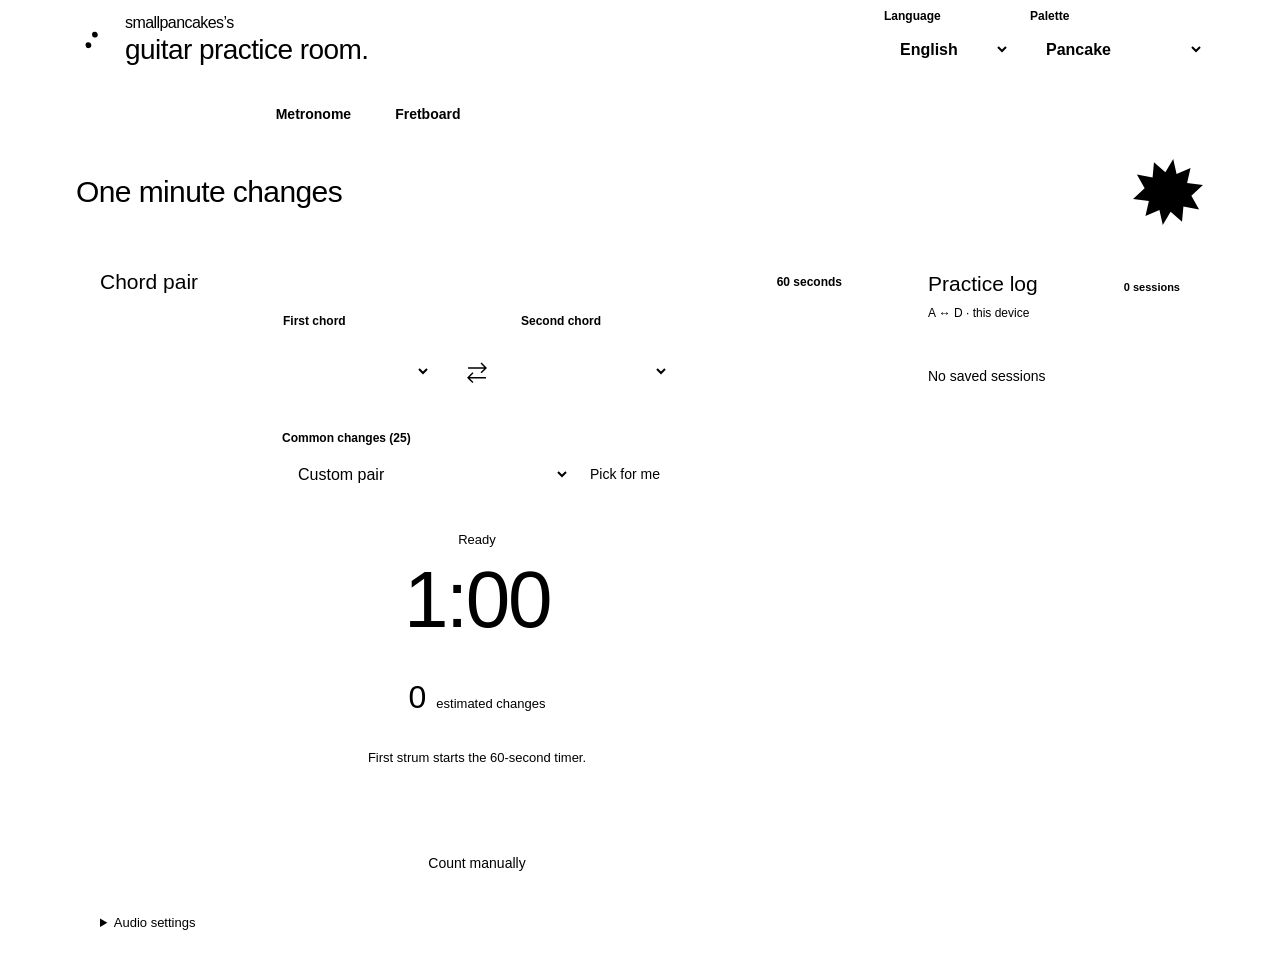
==== index.html @ 366dee2b "Add common chord pairs and record tempo taps on press" ====
<!doctype html>
<html lang="en">
<head>
  <meta charset="UTF-8"><meta name="viewport" content="width=device-width, initial-scale=1">
  <meta name="theme-color" content="#fff9e6">
  <meta name="description" content="Practice along with smallpancakes’s guitar diary. Tools for chord changes, keeping time, and learning the fretboard—with note-name and staff answers."><meta property="og:site_name" content="smallpancakes’s guitar practice room"><meta property="og:title" content="smallpancakes’s guitar practice room"><meta property="og:description" content="Practice along with smallpancakes’s guitar diary. Tools for chord changes, keeping time, and learning the fretboard—with note-name and staff answers."><meta property="og:type" content="website">
  <script src="palette.js"></script><link rel="stylesheet" href="palettes.css">
  <title>smallpancakes’s guitar practice room · One minute changes</title>
  <link rel="icon" type="image/svg+xml" href="assets/favicon.svg">
  <link rel="stylesheet" href="style.css?v=10">
  <script type="module" src="app.js?v=7"></script>
</head>
<body>
  <header class="site-header"><a class="wordmark" href="./" aria-label="smallpancakes’s guitar practice room home"><svg viewBox="0 0 28 28" aria-hidden="true"><path d="M6 4v20M14 4v20M22 4v20M3 9h22M3 19h22"/><circle cx="14" cy="9" r="3"/><circle cx="6" cy="19" r="3"/></svg><span class="wordmark-text"><span class="wordmark-owner">smallpancakes’s</span><span>guitar practice room<span class="wordmark-dot">.</span></span></span></a><div class="header-actions"><label class="palette-control language-control" for="language">Language<select id="language" translate="no"><option value="en" lang="en">English</option><option value="zh-Hant" lang="zh-Hant">繁體中文</option></select></label><label class="palette-control" for="palette">Palette<select id="palette"><option value="pancake">Pancake</option><option value="pastel">Original pastel</option></select></label></div></header>
  <main>
    <nav class="tool-nav" aria-label="Practice tools"><a href="./" aria-current="page">One minute changes</a><a href="metronome.html">Metronome</a><a href="fretboard.html">Fretboard</a></nav>
    <section class="intro intro-with-sun"><h1>One minute changes</h1><svg class="intro-art" viewBox="0 0 140 140" aria-hidden="true"><path d="M70 5 81 33 106 17 104 47 135 46 116 70 135 94 104 93 106 123 81 107 70 135 59 107 34 123 36 93 5 94 24 70 5 46 36 47 34 17 59 33Z" fill="var(--peach)"/><circle cx="70" cy="70" r="33" fill="var(--yellow)"/><path d="M54 64v7m32-7v7m-29 10q13 14 26 0" fill="none" stroke="var(--ink)" stroke-width="5" stroke-linecap="round"/></svg></section>
    <div class="workspace">
      <section class="practice" aria-label="Practice timer">
        <div class="practice-top"><h2>Chord pair</h2><span class="duration">60 seconds</span></div>
        <div class="chord-pair"><label>First chord<select id="chord-a" aria-label="First chord"></select></label><button class="swap" id="swap-chords" type="button" aria-label="Swap first and second chords" title="Swap chords"><svg viewBox="0 0 32 32" aria-hidden="true"><path d="M5 11h22m-6-6 6 6-6 6M27 23H5m6-6-6 6 6 6"/></svg></button><label>Second chord<select id="chord-b" aria-label="Second chord"></select></label></div>
        <div class="pair-presets"><label for="common-pair">Common changes (25)</label><div class="pair-preset-controls"><select id="common-pair"><option value="">Custom pair</option></select><button id="random-pair" class="secondary" type="button">Pick for me</button></div></div>
        <div class="timer-area"><div class="status" id="status" role="status">Ready</div><div class="timer" id="timer" aria-label="60 seconds remaining">1:00</div><div class="time-track" aria-hidden="true"><div id="time-fill"></div></div><div class="count-line"><strong id="count">0</strong><span id="count-label">estimated changes</span></div></div>
        <p class="instruction" id="instruction">First strum starts the 60-second timer.</p>
        <div class="main-actions"><button class="primary" id="listen"><svg viewBox="0 0 24 24" aria-hidden="true"><rect x="9" y="3" width="6" height="12" rx="3"/><path d="M6 10v2a6 6 0 0 0 12 0v-2M12 18v3m-3 0h6"/></svg>Start listening</button><button class="secondary" id="manual">Count manually</button><button class="secondary" id="cancel" hidden>Cancel session</button><button class="primary" id="tap" hidden>Count a change <kbd>Space</kbd></button></div>
        <p class="error" id="error" role="alert" hidden></p>
        <div class="result" id="result" hidden><h3>Review count</h3><label class="result-label" for="final-count">Changes</label><div class="result-controls"><button id="minus" class="step" aria-label="Subtract one change">−</button><input id="final-count" type="number" min="0" max="999" step="1" inputmode="numeric" value="0"><button id="plus" class="step" aria-label="Add one change">+</button><button class="primary" id="save">Save session</button></div><button class="text-button" id="discard">Discard & try again</button></div>
        <details class="mic-settings" id="mic-settings"><summary>Audio settings</summary><div class="settings-body"><div class="input-setup">
          <label for="audio-input">Audio input</label>
          <div class="input-controls"><select id="audio-input" aria-describedby="input-help"><option value="">System default</option></select><button class="secondary" id="check-input" type="button">Check input</button></div>
          <p id="input-help">Check input to allow access and show devices.</p>
          <div class="input-boost-control"><label for="input-boost">Input boost <output id="input-boost-value">Off</output></label><input id="input-boost" type="range" min="0" max="40" step="2" value="0" aria-describedby="input-boost-help"><p id="input-boost-help">Low signal? Try +20 dB. Reduce if noise triggers counts.</p></div>
          <div class="level-row"><span id="input-signal">Input off</span><meter id="level" min="0" max="0.2" value="0" aria-label="Audio input level"></meter></div>
          <div class="input-footer"><span id="input-status" role="status"></span><button class="text-button" id="refresh-inputs" type="button">Refresh devices</button></div>
        </div><label for="sensitivity">Strum sensitivity <output id="sensitivity-value">Balanced</output></label><input type="range" id="sensitivity" min="1" max="100" value="55"><div class="range-labels"><span>Ignore more noise</span><span>Catch softer strums</span></div><p>Strum once per chord. Each strum counts, including the first. Review the estimate before saving; chord accuracy is not checked.</p><p>Use a quiet room or a clean USB signal without backing tracks. Audio stays on this device; there is no recording or playback. Boost affects detection only, including noise.</p></div></details>
      </section>
      <aside class="sidebar"><section class="log-section"><div class="section-heading"><h2>Practice log</h2><span id="session-total">0 sessions</span></div><p class="log-context" id="log-context">A ↔ D · this device</p><div class="personal-best" id="personal-best" hidden><span>Best for this pair</span><strong id="best">0 <small>changes</small></strong></div><div id="history"></div><p class="empty-log" id="empty-log">No saved sessions</p><button class="text-button" id="export" hidden>Download practice log</button></section></aside>
    </div>

  </main>
</body>
</html>
---- style.css ----
@font-face {
  font-family: 'DM Sans';
  font-style: normal;
  font-weight: 400;
  font-display: swap;
  src: url(assets/dm-sans-400.ttf) format('truetype');
}
@font-face {
  font-family: 'DM Sans';
  font-style: normal;
  font-weight: 700;
  font-display: swap;
  src: url(assets/dm-sans-700.ttf) format('truetype');
}
@font-face {
  font-family: 'Fredoka';
  font-style: normal;
  font-weight: 500;
  font-stretch: normal;
  font-display: swap;
  src: url(assets/fredoka-500.ttf) format('truetype');
}
@font-face {
  font-family: 'Fredoka';
  font-style: normal;
  font-weight: 600;
  font-stretch: normal;
  font-display: swap;
  src: url(assets/fredoka-600.ttf) format('truetype');
}
:root {
  color-scheme: light;
  --paper: var(--tone-paper);
  --surface: #ffffff;
  --ink: var(--tone-ink);
  --muted: var(--tone-muted);
  --line: var(--tone-line);
  --primary: var(--tone-primary);
  --primary-hover: var(--tone-primary-hover);
  --tint: var(--tone-tint);
  --focus: var(--tone-focus);
  --peach: var(--tone-peach);
  --yellow: var(--tone-yellow);
  --honey: var(--tone-guide);
  --radius: 16px;
  font-family: 'DM Sans', sans-serif;
  color: var(--ink);
  background: var(--paper);
  font-synthesis: none;
}
* { box-sizing: border-box; }
body { margin: 0; scrollbar-color: var(--tone-control-line) var(--paper); }
button, input, select { font: inherit; touch-action: manipulation; }
button, a, input, select, summary { -webkit-tap-highlight-color: transparent; }
button { cursor: pointer; }
button:disabled, select:disabled { opacity: .48; cursor: default; }
button:focus-visible, a:focus-visible, input:focus-visible, select:focus-visible, summary:focus-visible {
  outline: 3px solid var(--focus); outline-offset: 4px;
}
::selection { background: var(--tone-peach); color: var(--ink); }
input { caret-color: var(--primary); }
[hidden] { display: none !important; }
.site-header {
  max-width: 1200px; margin: auto; min-height: 80px; padding: 0 36px;
  display: flex; align-items: center; justify-content: space-between; gap: 20px;
}
.wordmark {
  display: flex; align-items: center; color: var(--ink); text-decoration: none;
  font: 500 28px 'Fredoka', sans-serif; letter-spacing: -.02em;
}
.wordmark svg {
  width: 39px; height: 39px; margin-right: 10px; padding: 6px;
  stroke: var(--ink); stroke-width: 1.8; fill: var(--yellow);
  background: var(--yellow); border-radius: 10px; transform: rotate(-7deg);
}
.wordmark-dot { color: var(--tone-brand-dot); }
main { max-width: 1128px; padding: 0 0 28px; margin: auto; }
.intro { margin: 0 0 20px; }
.intro h1 { font: 500 30px/1.2 'Fredoka', sans-serif; letter-spacing: -.02em; margin: 0; text-wrap: balance; }
.intro h1 span:first-child { color: var(--tone-primary); }
.intro p { font-size: 16px; color: var(--muted); margin: 0; }
.workspace { display: grid; grid-template-columns: minmax(0, 1fr) 300px; gap: 26px; align-items: start; }
.practice { background: var(--surface); border: 1px solid var(--line); border-radius: var(--radius); padding: 20px 24px 0; overflow: hidden; }
.practice-top, .section-heading { display: flex; align-items: center; justify-content: space-between; gap: 12px; }
h2 { font: 500 21px 'Fredoka', sans-serif; margin: 0; }
.duration { font-size: 12px; font-weight: 700; color: var(--ink); background: var(--yellow); padding: 7px 12px; border-radius: 20px; }
.chord-pair { display: flex; align-items: center; justify-content: center; gap: 22px; margin: 18px auto 24px; }
.chord-pair label { display: flex; flex-direction: column; gap: 7px; font-size: 12px; font-weight: 700; color: var(--muted); width: 150px; min-width: 0; }
.chord-pair select { width: 100%; color: var(--ink); border: 2px solid transparent; border-radius: 12px; height: 72px; padding: 8px 17px; font: 500 34px 'Fredoka', sans-serif; cursor: pointer; }
#chord-a { background: var(--tone-pink-panel); }
#chord-b { background: var(--tone-chord-second); }
.chord-pair select:hover:not(:disabled) { border-color: var(--primary); }
.swap { flex: 0 0 44px; width: 44px; height: 44px; display: grid; place-items: center; padding: 7px; border: 1px solid var(--line); border-radius: 50%; background: #fff; color: var(--primary); margin-top: 23px; }
.swap svg { width: 26px; height: 26px; fill: none; stroke: currentColor; stroke-width: 1.8; }
.swap:hover:not(:disabled) { background: var(--tint); }
.timer-area { text-align: center; padding: 16px 24px; margin: 0 -24px 16px; background: var(--tint); }
.status { font-size: 13px; color: var(--tone-tint-ink); min-height: 20px; }
.timer { font: 500 80px/1.12 'Fredoka', sans-serif; color: var(--primary); letter-spacing: -.03em; font-variant-numeric: tabular-nums; margin: 3px 0 14px; }
.time-track { height: 8px; background: var(--tone-track); width: 70%; margin: auto; border-radius: 8px; overflow: hidden; }
.time-track div { height: 100%; background: var(--primary); width: 100%; transform-origin: left; transition: transform .12s linear; }
.count-line { display: flex; align-items: baseline; justify-content: center; gap: 10px; margin: 12px 0 0; }
.count-line strong { font: 500 32px 'Fredoka', sans-serif; font-variant-numeric: tabular-nums; }
.count-line span { font-size: 13px; color: var(--tone-tint-ink); }
.instruction { font-size: 13px; line-height: 1.6; text-align: center; max-width: 390px; margin: 0 auto 14px; color: var(--muted); min-height: 21px; }
.main-actions { display: flex; flex-direction: column; align-items: stretch; gap: 4px; max-width: 390px; margin: 0 auto 12px; }
.primary, .secondary, .step { border: 0; border-radius: 12px; min-height: 48px; padding: 13px 18px; display: inline-flex; align-items: center; justify-content: center; gap: 9px; font-weight: 700; font-size: 14px; }
.primary { background: var(--primary); color: #fff; min-height: 52px; transition: background .16s ease-out, transform .16s ease-out; }
.primary:hover:not(:disabled) { background: var(--primary-hover); transform: translateY(-2px); }
.primary:active:not(:disabled) { transform: translateY(0); }
.primary svg { fill: none; stroke: currentColor; stroke-width: 1.7; width: 21px; height: 21px; }
.secondary { color: var(--muted); background: transparent; font-weight: 400; }
.secondary:hover { background: var(--tint); color: var(--ink); }
.mic-settings { border-top: 1px solid var(--line); margin: 0 -24px; background: var(--tone-settings); }
.mic-settings summary { padding: 16px 24px; font-size: 13px; cursor: pointer; color: var(--tone-muted); }
.settings-body { padding: 0 24px 20px; }
.settings-body p { font-size: 12px; line-height: 1.65; color: var(--muted); }
.level-row { display: flex; align-items: center; justify-content: space-between; font-size: 12px; gap: 20px; margin: 8px 0 22px; }
meter { width: 55%; height: 12px; accent-color: var(--primary); }
.settings-body label { font-size: 13px; display: flex; justify-content: space-between; }
.settings-body output { color: var(--muted); }
input[type=range] { width: 100%; margin: 16px 0 8px; accent-color: var(--primary); }
.range-labels { display: flex; justify-content: space-between; gap: 10px; font-size: 11px; color: var(--muted); }
.sidebar { display: flex; flex-direction: column; gap: 16px; }
.log-section { background: var(--honey); padding: 24px; border-radius: var(--radius); }
.section-heading { align-items: baseline; flex-wrap: wrap; gap: 8px; }
.section-heading span { font-size: 11px; font-weight: 700; color: var(--tone-guide-heading); }
.log-context { font-size: 12px; color: var(--tone-guide-ink); padding-bottom: 18px; border-bottom: 1px solid var(--tone-line); margin: 10px 0 0; }
.empty-log { padding: 16px 0; font-size: 14px; color: var(--muted); }
.error { color: var(--tone-error-ink); font-size: 13px; line-height: 1.6; background: var(--tone-error-bg); border-radius: 12px; padding: 14px; margin: 0 0 20px; }
.personal-best { padding: 19px 0; border-bottom: 1px solid var(--tone-line); display: flex; justify-content: space-between; align-items: center; gap: 18px; }
.personal-best>span { font-size: 12px; max-width: 14ch; color: var(--tone-guide-ink); }
.personal-best strong { font: 500 32px 'Fredoka', sans-serif; font-variant-numeric: tabular-nums; }
.personal-best small { font: 400 12px 'DM Sans', sans-serif; }
.history-row { padding: 17px 0; display: flex; align-items: center; justify-content: space-between; gap: 12px; border-bottom: 1px solid var(--tone-line); }
.history-row time { font-size: 13px; display: block; }
.history-row small { color: var(--tone-guide-ink); font-size: 11px; }
.history-score { font: 500 24px 'Fredoka', sans-serif; font-variant-numeric: tabular-nums; }
.history-score span { font: 400 11px 'DM Sans', sans-serif; color: var(--tone-guide-ink); margin-left: 5px; }
.text-button { border: 0; background: transparent; color: var(--primary); text-decoration: underline; text-underline-offset: 4px; font-size: 12px; padding: 15px 0; min-height: 44px; }
.text-button:hover { color: var(--focus); }
.result { padding: 0 0 23px; text-align: center; }
.result h3 { font: 500 30px 'Fredoka', sans-serif; margin: 12px 0; color: var(--primary); }
.result p { font-size: 13px; color: var(--muted); line-height: 1.6; }
.result-label { display: block; font-size: 12px; margin: 18px 0 8px; }
.result-controls { display: flex; align-items: center; justify-content: center; gap: 8px; }
.result-controls input { width: 70px; height: 48px; text-align: center; border: 1px solid var(--line); border-radius: 12px; background: var(--surface); color: var(--ink); font-size: 20px; }
.step { background: var(--tint); color: var(--ink); font-size: 20px; padding: 8px 15px; }
.step:hover { background: var(--tone-step-hover); }
kbd { font-size: 11px; font-family: inherit; border: 1px solid #ffffff65; border-radius: 3px; padding: 3px 5px; }
.is-running .status, .is-armed .status { color: var(--tone-badge-ink); }
.is-running .timer { color: var(--tone-primary); }
@media (max-width: 1199px) {
  main { padding: 0 24px 20px; }
  .site-header { padding: 0 30px; }
  .workspace { gap: 22px; }

}
@media (max-width: 760px) {
  .site-header { height: 76px; padding: 0 20px; }
  .wordmark { font-size: 25px; }
  main { padding: 0 18px 22px; }
  .intro { margin: 0 0 16px; }
  .intro h1 { font-size: 26px; }
  .intro p { font-size: 14px; max-width: 27ch; line-height: 1.5; }
  .workspace { grid-template-columns: minmax(0, 1fr); gap: 24px; }
  .practice { padding: 18px 20px 0; }
  .practice-top h2 { font-size: 20px; }
  .duration { font-size: 11px; padding: 6px 10px; }
  .chord-pair { gap: 13px; margin: 19px auto 22px; }
  .chord-pair label { width: 120px; }
  .chord-pair select { padding: 8px 12px; height: 65px; font-size: 30px; }
  .timer-area { margin: 0 -20px 18px; padding: 20px 15px 16px; }
  .timer { font-size: 88px; }
  .time-track { width: 80%; }
  .mic-settings { margin: 0 -20px; }
  .mic-settings summary { padding: 17px 20px; }
  .settings-body { padding: 0 20px 20px; }
  .sidebar { padding: 0; gap: 22px; }
  .log-section { padding: 23px; }

  .result-controls { flex-wrap: wrap; }
  .result-controls .primary { flex-grow: 1; }
}
@media (max-width: 360px) {

  .practice { padding-left: 16px; padding-right: 16px; }
  .timer-area, .mic-settings { margin-left: -16px; margin-right: -16px; }
  .chord-pair { gap: 10px; }
}
@media (prefers-reduced-motion: reduce) { * { transition: none !important; } }

/* Toolbox navigation and metronome share the blog’s warm pastel palette. */
.tool-nav { display: flex; gap: 8px; flex-wrap: wrap; margin: 12px 0 20px; }
.tool-nav a { min-height: 44px; display: inline-flex; align-items: center; padding: 10px 18px; border-radius: 12px; font-size: 14px; font-weight: 700; color: var(--muted); text-decoration: none; }
.tool-nav a:hover { background: var(--tint); color: var(--ink); }
.tool-nav a[aria-current=page] { background: var(--primary); color: white; }
.tool-nav + .intro { margin-top: 0; }
.tempo-controls { display: flex; align-items: center; justify-content: center; gap: 25px; margin: 12px 0; }
.tempo-controls .step { width: 48px; flex-shrink: 0; }
.tempo-value { text-align: center; min-width: 0; }
.tempo-value label { display: block; color: var(--muted); font-size: 13px; }
.tempo-value input { font: 500 80px/1.1 'Fredoka', sans-serif; font-variant-numeric: tabular-nums; color: var(--primary); width: 190px; max-width: 100%; text-align: center; background: transparent; border: 0; border-radius: 12px; appearance: textfield; }
.tempo-value input::-webkit-inner-spin-button, .tempo-value input::-webkit-outer-spin-button { appearance: none; margin: 0; }
.tempo-range { max-width: 410px; margin: 0 auto 24px; }
.tempo-range input { margin-top: 8px; }
.beat-stage { background: var(--tint); margin: 0 -24px 16px; padding: 16px 20px; text-align: center; }
.beat-lights { display: flex; justify-content: center; gap: 12px; }
.beat-light { display: grid; place-items: center; width: 54px; height: 54px; border: 2px solid var(--tone-line); border-radius: 50%; color: var(--tone-tint-ink); font: 500 23px 'Fredoka', sans-serif; }
.has-accent .beat-light:first-child { border-color: var(--tone-accent-line); color: var(--tone-accent-ink); background: var(--tone-pink-panel); }
.beat-light.beat-active { background: var(--primary); border-color: var(--primary); color: white; }
.has-accent .beat-light:first-child.beat-active { background: var(--tone-focus); border-color: var(--tone-focus); color: white; }
#metro-status { font-size: 13px; color: var(--tone-tint-ink); margin: 18px 0 0; min-height: 20px; }
.metro-actions { display: grid; grid-template-columns: 1.4fr 1fr; align-items: center; gap: 10px; max-width: 410px; margin: 0 auto 24px; }
#tap-tempo { background: var(--tone-chord-second); color: var(--tone-guide-heading); font-weight: 700; min-height: 52px; }
#tap-tempo:hover { background: var(--yellow); }
#tap-help { grid-column: 1 / -1; margin: 0; text-align: center; font-size: 12px; line-height: 1.5; color: var(--muted); min-height: 18px; }
.metro-settings { margin: 0 -24px; padding: 16px 24px; background: var(--tone-settings); border-top: 1px solid var(--line); }
.meter-settings { display: flex; align-items: center; justify-content: space-between; gap: 18px; margin-bottom: 16px; }
.meter-settings label { font-size: 13px; }
.meter-settings select { display: block; min-height: 44px; background: #fff; color: var(--ink); border: 1px solid var(--tone-control-line); border-radius: 8px; margin-top: 8px; padding: 8px 14px; }
.accent-setting { display: flex; align-items: center; gap: 8px; min-height: 44px; cursor: pointer; }
.accent-setting input { width: 20px; height: 20px; accent-color: var(--primary); }
.volume-label { display: flex; justify-content: space-between; font-size: 13px; }
#volume-value { color: var(--muted); }
@media (max-width: 760px) {
  .tool-nav { margin: 7px 0 16px; gap: 4px; }
  .tool-nav a { padding: 10px 13px; font-size: 13px; }
  .metronome-panel .tempo-controls { gap: 12px; }
  .tempo-value input { width: 145px; font-size: 72px; }
  .beat-stage { margin-left: -20px; margin-right: -20px; padding-left: 12px; padding-right: 12px; }
  .beat-lights { gap: 7px; }
  .beat-light { width: 43px; height: 43px; font-size: 20px; }
  .metro-settings { margin-left: -20px; margin-right: -20px; padding: 20px; }
  .metro-actions { gap: 8px; }
  .meter-settings { gap: 10px; }
}
@media (max-width: 360px) {
  .beat-stage, .metro-settings { margin-left: -16px; margin-right: -16px; }
  .beat-light { width: 36px; height: 36px; }
  .tempo-value input { width: 120px; }
  .meter-settings { flex-wrap: wrap; }
}

.input-setup { margin: 0 0 20px; padding-bottom: 15px; border-bottom: 1px solid var(--line); }
.input-setup > label { display: block; font-size: 13px; font-weight: 700; margin-bottom: 8px; }
.input-controls { display: flex; align-items: center; gap: 10px; }
.input-controls select { min-width: 0; flex: 1; width: 100%; min-height: 44px; padding: 9px 12px; color: var(--ink); background: var(--tone-settings); border: 1px solid var(--tone-control-line); border-radius: 8px; font-size: 13px; text-overflow: ellipsis; }
.input-controls button { background: var(--tint); color: var(--primary); flex-shrink: 0; font-weight: 700; padding: 10px 12px; }
#input-help { color: var(--muted); font-size: 12px; line-height: 1.6; margin: 9px 0; }
.input-setup .level-row { margin: 10px 0 0; }
.input-footer { display: flex; gap: 10px; align-items: center; justify-content: space-between; }
#input-status { font-size: 12px; color: var(--muted); overflow-wrap: anywhere; min-width: 0; }
#refresh-inputs { flex-shrink: 0; }
@media (max-width: 360px) { .input-controls { flex-wrap: wrap; } .input-controls select { flex-basis: 100%; } }
.input-boost-control { margin: 16px 0; }
.input-boost-control label { display: flex; justify-content: space-between; gap: 10px; font-size: 13px; }
#input-boost-value { font-weight: 700; color: var(--primary); }
#input-boost { margin: 10px 0 4px; }
#input-boost-help { margin: 0; font-size: 12px; line-height: 1.6; color: var(--muted); }

/* A two-line wordmark keeps the full name readable on phones. */
.wordmark-text { display: flex; flex-direction: column; gap: 3px; line-height: 1.1; }
.wordmark-owner { font-size: 16px; color: var(--primary); }
.wordmark svg { flex-shrink: 0; }
@media (max-width: 760px) {
  .wordmark { font-size: 22px; }
  .wordmark-owner { font-size: 14px; }
}
.header-actions { display: flex; align-items: center; gap: 20px; }
.palette-control { display: grid; gap: 4px; color: var(--muted); font-size: 12px; font-weight: 700; }
.palette-control select { min-height: 44px; padding: 8px 30px 8px 12px; border: 1px solid var(--tone-control-line); border-radius: 12px; background: var(--surface); color: var(--ink); font-size: 13px; }
@media (max-width: 760px) {
  .site-header { height: auto; min-height: 76px; flex-wrap: wrap; padding-block: 16px; gap: 16px; }
  .header-actions { margin-left: 0; width: 100%; display: grid; grid-template-columns: 1fr 1fr; gap: 12px; }
  .palette-control { display: grid; gap: 4px; min-width: 0; }
  .palette-control select { width: 100%; min-width: 0; }
}

/* CJK copy uses the system's Traditional Chinese fonts and keeps controls flexible. */
html:lang(zh-Hant) { font-family: "Noto Sans TC", "PingFang TC", "Microsoft JhengHei", sans-serif; }
html:lang(zh-Hant) .intro h1 { line-height: 1.2; letter-spacing: 0; }
.header-actions { flex-wrap: wrap; }
.language-control select { min-width: 7rem; }
@media (max-width: 600px) {
  html:lang(zh-Hant) .intro h1 { max-width: none; font-size: 26px; }
}

/* Task-first layout: secondary explanations are available on demand. */
.workspace-single { display: block; max-width: 640px; margin-inline: auto; }
.help-details { border-top: 1px solid var(--line); margin-top: 16px; }
.help-details > summary { cursor: pointer; min-height: 44px; padding-block: 12px; font-size: 14px; color: var(--muted); }
.help-details p { font-size: 14px; line-height: 1.6; }
.help-details > :last-child { margin-bottom: 16px; }
.small-copy { font-size: 14px; line-height: 1.6; color: var(--muted); }
.shortcut-hint { text-align: center; margin: 16px 0; }
p:empty { display: none; }
.palette-control select { font-size: 16px; }
.guitar-reference h2 { font-size: 20px; }
.guitar-reference p { font-size: 14px; line-height: 1.6; }
.guitar-reference a { display: inline-flex; align-items: center; min-height: 44px; color: var(--primary); }

/* Keep the original sun beside the compact home heading. */
.intro-with-sun { display: flex; align-items: center; gap: 20px; }
.intro-with-sun h1 { flex: 1; }
.intro-art { flex: 0 0 72px; width: 72px; height: 72px; transform: rotate(9deg); }

/* One aligned metronome panel, with playback and settings grouped by task. */
.workspace-single { max-width: 960px; margin-inline: 0; }
.metronome-panel { display: grid; grid-template-columns: minmax(0, 1fr) 240px; gap: 32px; padding: 24px; }
.metro-main { min-width: 0; }
.metronome-panel .tempo-controls { margin: 0 0 12px; }
.metronome-panel .tempo-range { max-width: none; margin-bottom: 20px; }
.metronome-panel .beat-stage { margin: 0 0 20px; padding: 16px 0; background: transparent; }
.metronome-panel .metro-actions { max-width: none; margin: 0; grid-template-columns: 1fr 1fr; }
.metronome-panel .metro-settings { margin: 0; padding: 0 0 0 24px; border-top: 0; border-left: 1px solid var(--line); background: transparent; }
.metronome-panel .meter-settings { flex-direction: column; align-items: stretch; gap: 16px; margin-bottom: 24px; }
.metronome-panel .meter-settings select { width: 100%; font-size: 16px; }
.metronome-panel .shortcut-hint { margin: 12px 0 0; }
@media (max-width: 760px) {
  .metronome-panel { grid-template-columns: minmax(0, 1fr); gap: 20px; padding: 20px; }
  .metronome-panel .metro-settings { padding: 20px 0 0; border-left: 0; border-top: 1px solid var(--line); }
  .metronome-panel .meter-settings { flex-direction: row; align-items: end; gap: 16px; margin-bottom: 16px; }
  .intro-art { flex-basis: 56px; width: 56px; height: 56px; }
}
@media (max-width: 360px) {
  .metronome-panel { padding: 16px; }
  .metronome-panel .meter-settings { flex-wrap: wrap; }
}

.pair-presets { max-width: 390px; margin: 0 auto 20px; }
.pair-presets > label { display: block; font-size: 12px; font-weight: 700; color: var(--muted); margin-bottom: 7px; }
.pair-preset-controls { display: flex; gap: 8px; }
.pair-preset-controls select { flex: 1; min-width: 0; min-height: 44px; padding: 8px 12px; border: 1px solid var(--line); border-radius: 12px; background: var(--surface); color: var(--ink); font-size: 16px; }
.pair-preset-controls button { flex-shrink: 0; min-height: 44px; padding: 8px 12px; }
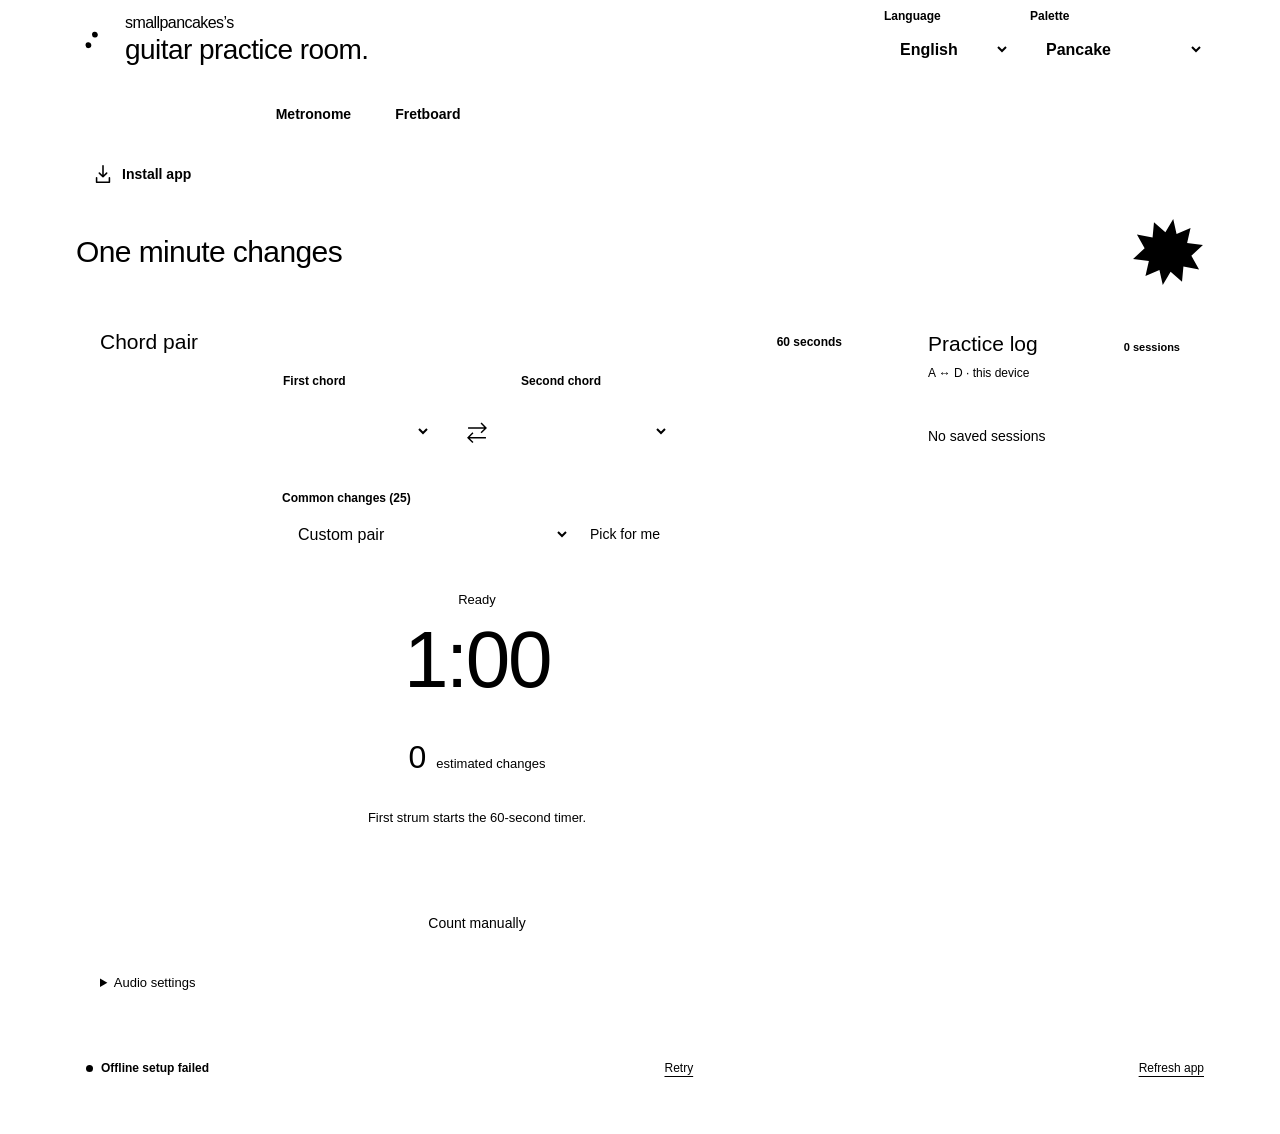
==== commit 2578253c: "Show note hunt start above board and prevent language flash" ====
--- a/index.html
+++ b/index.html
@@ -1,6 +1,12 @@
 <!doctype html>
 <html lang="en">
 <head>
+  <style>html[data-i18n-pending] body{visibility:hidden}</style><script src="language-boot.js"></script>
+  <link rel="manifest" href="manifest.webmanifest">
+  <link rel="apple-touch-icon" href="assets/icon-180.png">
+  <meta name="apple-mobile-web-app-capable" content="yes">
+  <meta name="apple-mobile-web-app-title" content="smallpancakes">
+  <script type="module" src="pwa.js"></script>
   <meta charset="UTF-8"><meta name="viewport" content="width=device-width, initial-scale=1">
   <meta name="theme-color" content="#fff9e6">
   <meta name="description" content="Practice along with smallpancakes’s guitar diary. Tools for chord changes, keeping time, and learning the fretboard—with note-name and staff answers."><meta property="og:site_name" content="smallpancakes’s guitar practice room"><meta property="og:title" content="smallpancakes’s guitar practice room"><meta property="og:description" content="Practice along with smallpancakes’s guitar diary. Tools for chord changes, keeping time, and learning the fretboard—with note-name and staff answers."><meta property="og:type" content="website">
--- a/style.css
+++ b/style.css
@@ -48,7 +48,7 @@
   background: var(--paper);
   font-synthesis: none;
 }
-* { box-sizing: border-box; }
+* { box-sizing: border-box; scroll-behavior: smooth; }
 body { margin: 0; scrollbar-color: var(--tone-control-line) var(--paper); }
 button, input, select { font: inherit; touch-action: manipulation; }
 button, a, input, select, summary { -webkit-tap-highlight-color: transparent; }
@@ -187,7 +187,7 @@
   .timer-area, .mic-settings { margin-left: -16px; margin-right: -16px; }
   .chord-pair { gap: 10px; }
 }
-@media (prefers-reduced-motion: reduce) { * { transition: none !important; } }
+@media (prefers-reduced-motion: reduce) { * { transition: none !important; scroll-behavior: auto !important; } }
 
 /* Toolbox navigation and metronome share the blog’s warm pastel palette. */
 .tool-nav { display: flex; gap: 8px; flex-wrap: wrap; margin: 12px 0 20px; }
@@ -199,7 +199,7 @@
 .tempo-controls .step { width: 48px; flex-shrink: 0; }
 .tempo-value { text-align: center; min-width: 0; }
 .tempo-value label { display: block; color: var(--muted); font-size: 13px; }
-.tempo-value input { font: 500 80px/1.1 'Fredoka', sans-serif; font-variant-numeric: tabular-nums; color: var(--primary); width: 190px; max-width: 100%; text-align: center; background: transparent; border: 0; border-radius: 12px; appearance: textfield; }
+.tempo-value input { font: 500 80px/1.1 'Fredoka', sans-serif; font-variant-numeric: tabular-nums; color: var(--primary); width: 190px; max-width: 100%; padding: 0; text-align: center; background: transparent; border: 0; border-radius: 12px; appearance: textfield; }
 .tempo-value input::-webkit-inner-spin-button, .tempo-value input::-webkit-outer-spin-button { appearance: none; margin: 0; }
 .tempo-range { max-width: 410px; margin: 0 auto 24px; }
 .tempo-range input { margin-top: 8px; }
@@ -226,7 +226,7 @@
   .tool-nav { margin: 7px 0 16px; gap: 4px; }
   .tool-nav a { padding: 10px 13px; font-size: 13px; }
   .metronome-panel .tempo-controls { gap: 12px; }
-  .tempo-value input { width: 145px; font-size: 72px; }
+  .tempo-value input { width: 145px; font-size: 56px; }
   .beat-stage { margin-left: -20px; margin-right: -20px; padding-left: 12px; padding-right: 12px; }
   .beat-lights { gap: 7px; }
   .beat-light { width: 43px; height: 43px; font-size: 20px; }
@@ -237,7 +237,7 @@
 @media (max-width: 360px) {
   .beat-stage, .metro-settings { margin-left: -16px; margin-right: -16px; }
   .beat-light { width: 36px; height: 36px; }
-  .tempo-value input { width: 120px; }
+  .tempo-value input { width: 120px; font-size: 48px; }
   .meter-settings { flex-wrap: wrap; }
 }
 
@@ -332,3 +332,35 @@
 .pair-preset-controls { display: flex; gap: 8px; }
 .pair-preset-controls select { flex: 1; min-width: 0; min-height: 44px; padding: 8px 12px; border: 1px solid var(--line); border-radius: 12px; background: var(--surface); color: var(--ink); font-size: 16px; }
 .pair-preset-controls button { flex-shrink: 0; min-height: 44px; padding: 8px 12px; }
+
+.pwa-footer { display: flex; flex-wrap: wrap; align-items: baseline; justify-content: space-between; gap: 8px 20px; margin-top: 24px; padding: 16px 0; border-top: 1px solid var(--line); font-size: 12px; color: var(--muted); }
+.pwa-footer .text-button { min-height: 44px; }
+
+.pwa-install { margin: -4px 0 20px; }
+.pwa-install-button { display: inline-flex; align-items: center; gap: 8px; min-height: 44px; padding: 10px 16px; border: 1px solid var(--primary); border-radius: 12px; background: var(--surface); color: var(--primary); font-size: 14px; font-weight: 700; }
+.pwa-install-button:hover:not(:disabled) { background: var(--tint); }
+.pwa-install svg { width: 22px; height: 22px; flex-shrink: 0; fill: none; stroke: currentColor; stroke-width: 1.7; stroke-linecap: round; stroke-linejoin: round; }
+.pwa-install-guide { max-width: 480px; margin-top: 12px; padding: 20px; border: 1px solid var(--line); border-radius: 16px; background: var(--surface); }
+.pwa-install-guide h2 { font-size: 20px; margin: 0 0 12px; }
+.pwa-install-guide p { font-size: 14px; line-height: 1.6; }
+.pwa-install-guide ol { margin: 16px 0; padding-left: 24px; }
+.pwa-install-guide li { padding: 8px 0 8px 4px; font-size: 14px; line-height: 1.5; }
+.pwa-install-guide li svg { display: inline-block; vertical-align: middle; margin-right: 10px; }
+.pwa-status { display: inline-flex; align-items: center; gap: 8px; max-width: 100%; padding: 6px 10px; border-radius: 999px; background: var(--tint); color: var(--tone-tint-ink); font-size: 12px; font-weight: 700; line-height: 1.5; }
+.pwa-status::before { content: ''; width: 7px; height: 7px; flex-shrink: 0; border-radius: 50%; background: currentColor; }
+.pwa-status[data-state="ready"] { background: var(--tone-success-bg); color: var(--tone-success-ink); }
+.pwa-status[data-state="error"] { background: var(--tone-error-bg); color: var(--tone-error-ink); }
+
+.pwa-guide-actions { display: flex; flex-wrap: wrap; gap: 8px 20px; }
+.pwa-guide-actions button { min-height: 44px; }
+
+.pwa-dismiss-notice { max-width: 480px; padding: 16px 20px; margin: 0 0 20px; background: var(--tint); border-radius: 12px; color: var(--tone-tint-ink); }
+.pwa-dismiss-notice p { margin: 0 0 8px; font-size: 14px; line-height: 1.6; }
+.pwa-dismiss-notice:focus-visible { outline: 2px solid var(--focus); outline-offset: 3px; }
+
+.pwa-update { display: flex; align-items: center; justify-content: space-between; flex-wrap: wrap; gap: 12px; padding: 16px 20px; margin-bottom: 20px; border-radius: 12px; background: var(--yellow); color: var(--ink); font-size: 14px; font-weight: 700; }
+.pwa-update .primary { display: inline-flex; align-items: center; justify-content: center; min-height: 44px; text-decoration: none; }
+
+@media (any-pointer: coarse) {
+  .keyboard-only { display: none; }
+}
